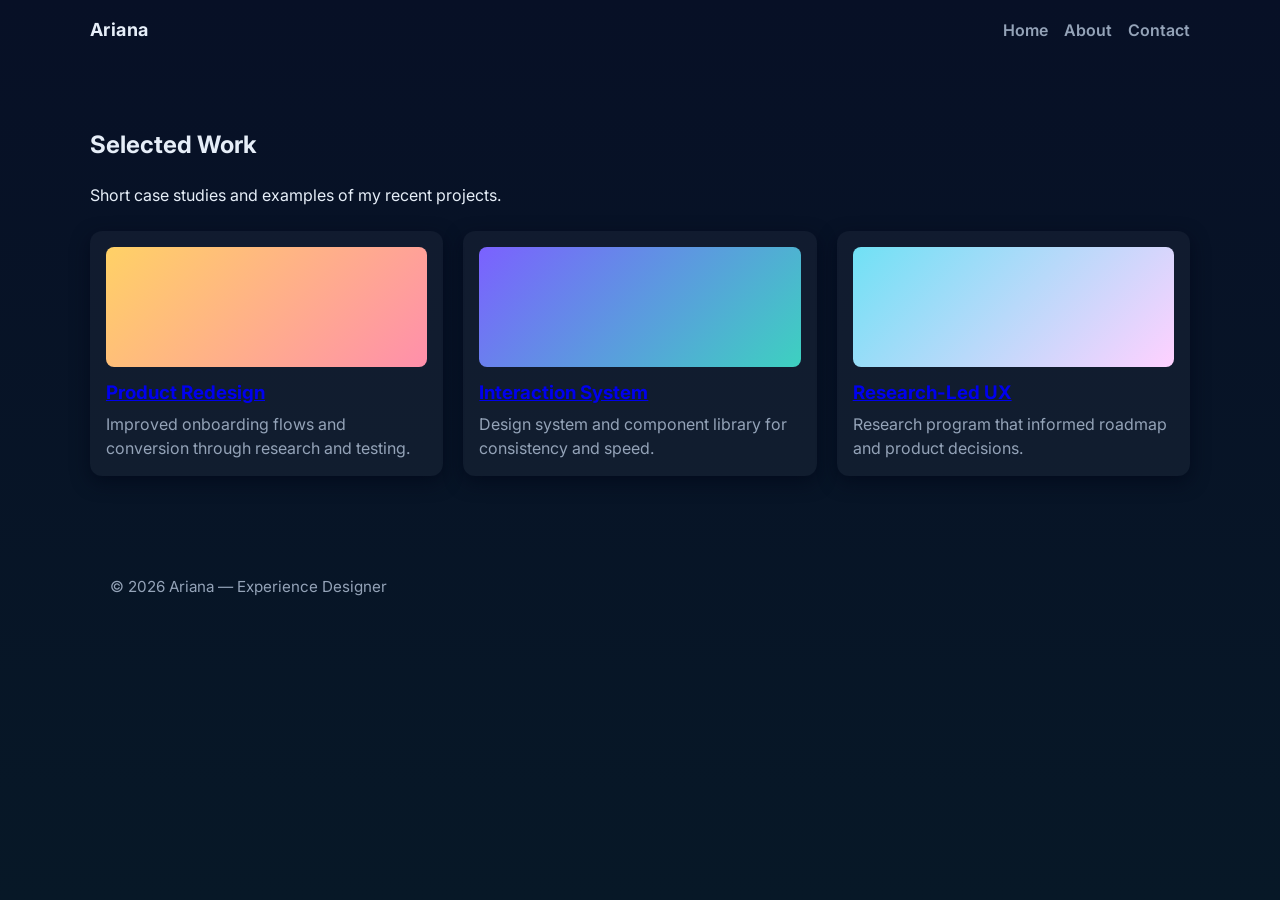
==== work/index.html @ f74303f0 "first commit" ====
<!doctype html>
<html lang="en">
<head>
  <meta charset="utf-8">
  <meta name="viewport" content="width=device-width, initial-scale=1">
  <title>Work — Ariana</title>
  <link href="https://fonts.googleapis.com/css2?family=Inter:wght@300;400;600;800&display=swap" rel="stylesheet">
  <link rel="stylesheet" href="../css/style.css">
</head>
<body>
  <header class="site-header">
    <nav class="nav container">
      <div class="brand">Ariana</div>
      <ul class="nav-links">
        <li><a href="../index.html">Home</a></li>
        <li><a href="../about.html">About</a></li>
        <li><a href="../contact.html">Contact</a></li>
      </ul>
    </nav>
  </header>

  <main>
    <section class="about container">
      <h1>Selected Work</h1>
      <p>Short case studies and examples of my recent projects.</p>
      <div class="grid" style="margin-top:1.5rem">
        <article class="card">
          <div class="card-visual" style="background: linear-gradient(135deg,#ffd166,#ff8fab);"></div>
          <h3><a href="project1.html">Product Redesign</a></h3>
          <p>Improved onboarding flows and conversion through research and testing.</p>
        </article>

        <article class="card">
          <div class="card-visual" style="background: linear-gradient(135deg,#7b61ff,#3dd1c0);"></div>
          <h3><a href="project2.html">Interaction System</a></h3>
          <p>Design system and component library for consistency and speed.</p>
        </article>

        <article class="card">
          <div class="card-visual" style="background: linear-gradient(135deg,#70e1f5,#ffd1ff);"></div>
          <h3><a href="project3.html">Research-Led UX</a></h3>
          <p>Research program that informed roadmap and product decisions.</p>
        </article>
      </div>
    </section>
  </main>

  <footer class="site-footer">
    <div class="container">© <span id="year">2026</span> Ariana — Experience Designer</div>
  </footer>
</body>
</html>
---- css/style.css ----
:root{
  --bg:#0f1724;
  --card:#0b1220;
  --muted:#94a3b8;
  --accent1:#7b61ff;
  --accent2:#3dd1c0;
  --glass: rgba(255,255,255,0.04);
  --max-width:1100px;
  font-family: 'Inter', system-ui, -apple-system, 'Segoe UI', Roboto, 'Helvetica Neue', Arial;
}
*{box-sizing:border-box}
html,body{height:100%}
body{
  margin:0;
  background: linear-gradient(180deg,#071026 0%, #071827 100%);
  color:#e6eef8;
  -webkit-font-smoothing:antialiased;
  -moz-osx-font-smoothing:grayscale;
  line-height:1.5;
}
.container{max-width:var(--max-width);margin:0 auto;padding:1.25rem}
.nav{display:flex;align-items:center;justify-content:space-between;padding:1rem 0}
.brand{font-weight:700;font-size:1.125rem;letter-spacing:0.4px}
.nav-links{list-style:none;margin:0;padding:0;display:flex;gap:1rem}
.nav-links a{color:var(--muted);text-decoration:none;font-weight:600}
.nav-links a:hover{color:var(--accent2)}

.hero{padding:3rem 0 4rem}
.hero-inner{display:grid;grid-template-columns:1fr 360px;gap:2rem;align-items:center}
.hero-copy h1{font-size:2.25rem;margin:0 0 0.5rem}
.lede{color:var(--muted);max-width:48ch}
.btn{display:inline-block;padding:0.65rem 1rem;background:linear-gradient(90deg,var(--accent1),var(--accent2));color:#03121a;border-radius:10px;text-decoration:none;font-weight:700}
.btn:hover{transform:translateY(-3px)}
.hero-art{display:flex;justify-content:center}
.blob{width:100%;height:auto;max-width:360px;filter:drop-shadow(0 8px 30px rgba(40,30,80,0.35))}

.about{padding:3rem 0}
.about-list{margin:1rem 0 0;padding:0;list-style:none;color:var(--muted)}
.about-list li{margin:0.35rem 0}

.work{padding:2.5rem 0}
.grid{display:grid;grid-template-columns:repeat(3,1fr);gap:1.25rem;margin-top:1rem}
.card{background:var(--glass);border-radius:12px;padding:1rem;box-shadow:0 6px 18px rgba(2,6,23,0.6);transition:transform .28s,box-shadow .28s}
.card:hover{transform:translateY(-6px);box-shadow:0 18px 40px rgba(2,6,23,0.6)}
.card-visual{height:120px;border-radius:8px;margin-bottom:0.75rem}
.card h3{margin:0 0 0.35rem}
.card p{margin:0;color:var(--muted)}

.contact{padding:2.5rem 0;border-top:1px solid rgba(255,255,255,0.03)}
.contact a{color:var(--accent2);text-decoration:none;font-weight:600}

.site-footer{padding:2rem 0;color:var(--muted);font-size:0.95rem}

@media (max-width:900px){
  .hero-inner{grid-template-columns:1fr}
  .grid{grid-template-columns:repeat(2,1fr)}
}
@media (max-width:600px){
  .nav-links{display:none}
  .grid{grid-template-columns:1fr}
  .hero{padding:2rem 0}
  .hero-copy h1{font-size:1.6rem}
}

/* small accessibility tweak: focus states */
a:focus{outline:3px solid rgba(125,100,255,0.24);outline-offset:3px}
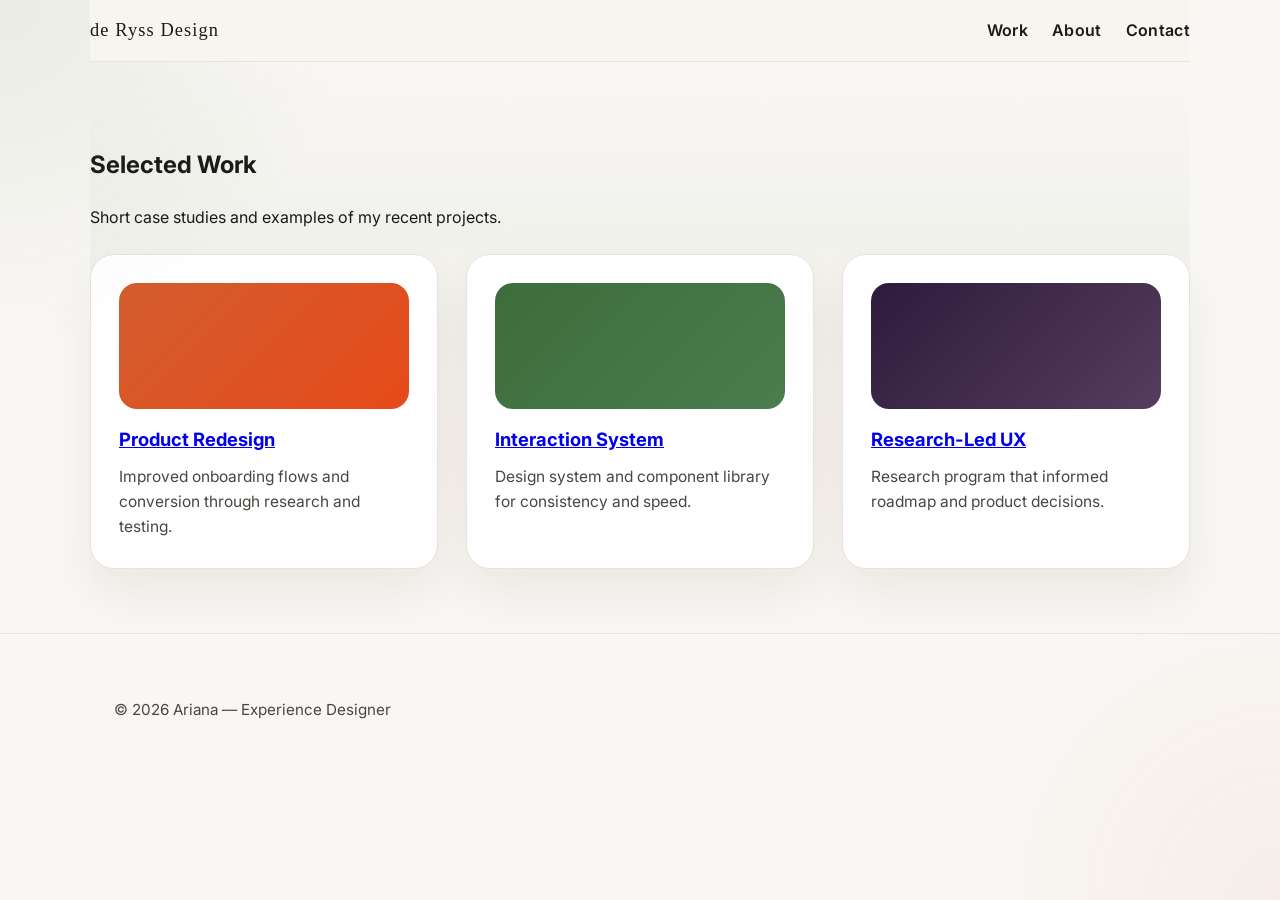
==== commit 8669dbb2: "Refactor site structure and content for improved branding and accessibility - Updated site title and" ====
--- a/work/index.html
+++ b/work/index.html
@@ -10,9 +10,9 @@
 <body>
   <header class="site-header">
     <nav class="nav container">
-      <div class="brand">Ariana</div>
+      <a href="../index.html" class="brand">de Ryss Design</a>
       <ul class="nav-links">
-        <li><a href="../index.html">Home</a></li>
+        <li><a href="index.html">Work</a></li>
         <li><a href="../about.html">About</a></li>
         <li><a href="../contact.html">Contact</a></li>
       </ul>
@@ -20,24 +20,24 @@
   </header>
 
   <main>
-    <section class="about container">
+    <section class="work container">
       <h1>Selected Work</h1>
       <p>Short case studies and examples of my recent projects.</p>
       <div class="grid" style="margin-top:1.5rem">
         <article class="card">
-          <div class="card-visual" style="background: linear-gradient(135deg,#ffd166,#ff8fab);"></div>
+          <div class="card-visual" style="background: linear-gradient(135deg,#d35d2f,#e64a19);"></div>
           <h3><a href="project1.html">Product Redesign</a></h3>
           <p>Improved onboarding flows and conversion through research and testing.</p>
         </article>
 
         <article class="card">
-          <div class="card-visual" style="background: linear-gradient(135deg,#7b61ff,#3dd1c0);"></div>
+          <div class="card-visual" style="background: linear-gradient(135deg,#3d6d3a,#4a7c4e);"></div>
           <h3><a href="project2.html">Interaction System</a></h3>
           <p>Design system and component library for consistency and speed.</p>
         </article>
 
         <article class="card">
-          <div class="card-visual" style="background: linear-gradient(135deg,#70e1f5,#ffd1ff);"></div>
+          <div class="card-visual" style="background: linear-gradient(135deg,#2d1b3d,#553d5c);"></div>
           <h3><a href="project3.html">Research-Led UX</a></h3>
           <p>Research program that informed roadmap and product decisions.</p>
         </article>
--- a/css/style.css
+++ b/css/style.css
@@ -1,66 +1,137 @@
 :root{
-  --bg:#0f1724;
-  --card:#0b1220;
-  --muted:#94a3b8;
-  --accent1:#7b61ff;
-  --accent2:#3dd1c0;
-  --glass: rgba(255,255,255,0.04);
+  --bg:#f9f7f4;
+  --surface:#ffffff;
+  --surface-soft:#f4f1ec;
+  --border:#e8e3db;
+  --text:#1a1a1a;
+  --muted:#4a4540;
+  --accent:#b85226;
+  --accent-alt:#3d6d3a;
+  --accent-dark:#1d1b19;
+  --green-light:#e8f5e9;
+  --green-dark:#2d5016;
   --max-width:1100px;
-  font-family: 'Inter', system-ui, -apple-system, 'Segoe UI', Roboto, 'Helvetica Neue', Arial;
+  font-family: 'Inter', system-ui, -apple-system, 'Segoe UI', Roboto, 'Helvetica Neue', Arial, sans-serif;
 }
 *{box-sizing:border-box}
 html,body{height:100%}
 body{
   margin:0;
-  background: linear-gradient(180deg,#071026 0%, #071827 100%);
-  color:#e6eef8;
+  background:var(--bg);
+  color:var(--text);
   -webkit-font-smoothing:antialiased;
   -moz-osx-font-smoothing:grayscale;
-  line-height:1.5;
+  line-height:1.6;
 }
-.container{max-width:var(--max-width);margin:0 auto;padding:1.25rem}
-.nav{display:flex;align-items:center;justify-content:space-between;padding:1rem 0}
-.brand{font-weight:700;font-size:1.125rem;letter-spacing:0.4px}
-.nav-links{list-style:none;margin:0;padding:0;display:flex;gap:1rem}
-.nav-links a{color:var(--muted);text-decoration:none;font-weight:600}
-.nav-links a:hover{color:var(--accent2)}
+body::before{
+  content:'';
+  position:fixed;
+  inset:0;
+  background:radial-gradient(circle at top left, rgba(61,109,58,.08), transparent 22%), radial-gradient(circle at bottom right, rgba(211,93,47,.06), transparent 20%);
+  pointer-events:none;
+}
+.container{max-width:var(--max-width);margin:0 auto;padding:2rem 1.5rem}
+.nav{display:flex;align-items:center;justify-content:space-between;padding:1rem 0;border-bottom:1px solid var(--border);background:rgba(248,245,239,0.95);backdrop-filter:blur(10px);position:sticky;top:0;z-index:10}
+.brand{font-family:'Bodoni MT', 'Garamond', serif;font-weight:400;font-size:1.15rem;letter-spacing:0.06em;color:var(--text);text-decoration:none;display:inline-block;}
+.brand:hover{color:var(--accent);}
+.nav-links{list-style:none;margin:0;padding:0;display:flex;gap:1.5rem}
+.nav-links a{color:var(--text);text-decoration:none;font-weight:600;letter-spacing:0.02em}
+.nav-links a:hover{color:var(--accent)}
 
-.hero{padding:3rem 0 4rem}
-.hero-inner{display:grid;grid-template-columns:1fr 360px;gap:2rem;align-items:center}
-.hero-copy h1{font-size:2.25rem;margin:0 0 0.5rem}
-.lede{color:var(--muted);max-width:48ch}
-.btn{display:inline-block;padding:0.65rem 1rem;background:linear-gradient(90deg,var(--accent1),var(--accent2));color:#03121a;border-radius:10px;text-decoration:none;font-weight:700}
-.btn:hover{transform:translateY(-3px)}
-.hero-art{display:flex;justify-content:center}
-.blob{width:100%;height:auto;max-width:360px;filter:drop-shadow(0 8px 30px rgba(40,30,80,0.35))}
+.hero{padding:4rem 0 5rem}
+.hero-inner{display:grid;grid-template-columns:1fr 1fr;gap:3rem;align-items:start;}
+.hero-copy h1{font-size:4rem;line-height:0.95;margin:0;max-width:12ch;letter-spacing:-0.04em}
+.role{color:var(--accent);font-size:0.95rem;font-weight:700;letter-spacing:0.08em;text-transform:uppercase;margin:0 0 0.75rem;}
+.role-subtitle{color:var(--accent-alt);font-size:0.98rem;font-weight:600;margin:0 0 1rem;max-width:50ch;}
+.lede{color:#333333;max-width:44ch;font-size:1.05rem;margin:1.5rem 0 2rem;}
+.btn{display:inline-flex;align-items:center;gap:0.5rem;padding:0.95rem 1.4rem;border:1px solid var(--accent);background:transparent;color:var(--accent);border-radius:8px;text-decoration:none;font-weight:700;transition:transform .22s,background .22s,color .22s}
+.btn:hover{transform:translateY(-2px);background:var(--accent);color:#ffffff}
+.hero-art{display:flex;flex-direction:column;align-items:flex-end;gap:1.5rem;justify-content:flex-start;position:sticky;top:6.5rem;align-self:start;}
+.blob{width:100%;height:auto;max-width:500px;}
 
-.about{padding:3rem 0}
-.about-list{margin:1rem 0 0;padding:0;list-style:none;color:var(--muted)}
-.about-list li{margin:0.35rem 0}
+.weather-card{background:rgba(255,255,255,.05);border:1px solid rgba(255,255,255,.08);border-radius:22px;padding:1.5rem;max-width:210px;box-shadow:0 24px 50px rgba(2,6,23,0.25);position:sticky;top:6.5rem;align-self:start;margin-left:auto;}
+.weather-top{display:flex;justify-content:space-between;align-items:flex-start;gap:1rem;}
+.weather-emoji{font-size:2.3rem;line-height:1;display:block;}
+.weather-summary{color:#2f3945;font-size:0.97rem;margin-top:0.15rem;display:block;max-width:220px;}
+.weather-temp{font-size:3rem;font-weight:800;letter-spacing:-0.04em;line-height:1;}
+.weather-temp sup{font-size:1rem;vertical-align:text-top;}
+#weather-location{color:#2f3945;font-size:0.96rem;margin:1rem 0 0;}
+.weather-card p:not(#weather-location){margin:1rem 0 0;color:#cbd5e1;}
+.weather-note{color:#94a3b8;font-size:0.78rem;margin-top:0.9rem;}
 
-.work{padding:2.5rem 0}
-.grid{display:grid;grid-template-columns:repeat(3,1fr);gap:1.25rem;margin-top:1rem}
-.card{background:var(--glass);border-radius:12px;padding:1rem;box-shadow:0 6px 18px rgba(2,6,23,0.6);transition:transform .28s,box-shadow .28s}
-.card:hover{transform:translateY(-6px);box-shadow:0 18px 40px rgba(2,6,23,0.6)}
-.card-visual{height:120px;border-radius:8px;margin-bottom:0.75rem}
-.card h3{margin:0 0 0.35rem}
-.card p{margin:0;color:var(--muted)}
+.about, .work, .contact{padding:4rem 0}
+.section-title{font-size:0.95rem;text-transform:uppercase;letter-spacing:0.26em;color:var(--muted);margin:0 0 1rem;}
+.about h2, .work h2, .contact h2{font-size:2.7rem;margin:0 0 1rem;line-height:1.05;}
+.about h2::before{content:'';display:inline-block;width:1.8rem;height:2px;background:var(--accent);margin-right:0.8rem;border-radius:1px;vertical-align:middle;}
+.work h2::before{content:'';display:inline-block;width:1.8rem;height:2px;background:var(--accent-alt);margin-right:0.8rem;border-radius:1px;vertical-align:middle;}
+.contact h2::before{content:'';display:inline-block;width:1.8rem;height:2px;background:var(--accent);margin-right:0.8rem;border-radius:1px;vertical-align:middle;}
+.about-list{margin:2rem 0 0;padding:0;list-style:none;color:var(--muted)}
+.about-list li{margin:0.85rem 0;padding-left:1.3rem;position:relative;font-size:0.98rem;color:#333333;}
+.about-list li:before{content:'—';position:absolute;left:0;top:0;color:var(--accent)}
 
-.contact{padding:2.5rem 0;border-top:1px solid rgba(255,255,255,0.03)}
-.contact a{color:var(--accent2);text-decoration:none;font-weight:600}
+.about-page{padding-top:3rem}
+.about-intro{display:grid;grid-template-columns:320px 1fr;gap:2rem;align-items:start;margin-bottom:2rem}
+.about-portrait-card{background:var(--surface);border:1px solid var(--border);border-radius:24px;padding:1rem;box-shadow:0 25px 50px rgba(29,27,25,0.06)}
+.about-portrait{display:block;width:100%;height:auto;border-radius:18px;aspect-ratio:3/4;object-fit:cover;background:var(--surface-soft)}
+.portrait-caption{margin:0.85rem 0 0;color:var(--muted);font-size:0.92rem;letter-spacing:0.04em;text-transform:uppercase}
+.about-copy h1{font-size:3rem;line-height:1;letter-spacing:-0.04em;margin:0 0 1.25rem;max-width:12ch}
+.about-copy p{max-width:66ch}
+.about-detail-grid{display:grid;grid-template-columns:repeat(2,minmax(0,1fr));gap:1.5rem;margin:2rem 0}
+.about-panel{background:var(--surface);border:1px solid var(--border);border-radius:24px;padding:1.5rem;box-shadow:0 25px 50px rgba(29,27,25,0.05)}
+.about-panel h2{font-size:1.45rem;margin:0 0 0.9rem;line-height:1.15}
+.about-panel p{margin:0 0 1rem;color:#333333;}
+.about-panel p:last-child{margin-bottom:0}
+.about-clients p{margin-bottom:1rem}
+.about-superpowers{background:rgba(61,109,58,.05);border:1px solid rgba(61,109,58,.2)}
+.about-superpowers h2{color:var(--accent-alt)}
+.about-panel strong{color:var(--accent)}
+.client-grid{display:flex;flex-wrap:wrap;gap:0.7rem}
+.client-grid span{display:inline-flex;align-items:center;padding:0.55rem 0.8rem;border-radius:999px;border:1px solid var(--border);background:var(--surface-soft);font-size:0.92rem;font-weight:600;color:var(--accent)}
+.client-logos{gap:1.2rem;align-items:center;justify-content:flex-start;}
+.client-logos img{height:40px;width:auto;max-width:120px;object-fit:contain;filter:grayscale(100%);opacity:0.85;transition:opacity .22s;cursor:pointer;}
+.client-logos img:hover{opacity:1;}
 
-.site-footer{padding:2rem 0;color:var(--muted);font-size:0.95rem}
+.work{background:linear-gradient(180deg, transparent 0%, rgba(61,109,58,0.04) 30%, rgba(211,93,47,0.03) 70%, transparent 100%);}
+.work .grid{display:grid;grid-template-columns:repeat(3,minmax(0,1fr));gap:1.75rem;margin-top:2rem}
+.card{background:var(--surface);border:1px solid var(--border);border-radius:20px;padding:1.75rem;box-shadow:0 25px 50px rgba(29,27,25,0.06);transition:transform .28s,box-shadow .28s;border-radius:24px}
+.card:hover{transform:translateY(-6px);box-shadow:0 30px 60px rgba(29,27,25,0.12)}
+.card-visual{height:126px;border-radius:18px;margin-bottom:1rem}
+.card h3{margin:0 0 0.65rem;font-size:1.15rem;color:var(--accent)}
+.card p{margin:0;color:var(--muted);font-size:0.97rem;}
 
-@media (max-width:900px){
+.contact{border-top:1px solid var(--border)}
+.contact a{color:var(--accent);text-decoration:none;font-weight:700}
+.contact a:hover{color:var(--accent-alt)}
+
+.site-footer{padding:2rem 0;color:var(--muted);font-size:0.95rem;border-top:1px solid var(--border);background:transparent;}
+
+@media (max-width:1000px){
   .hero-inner{grid-template-columns:1fr}
-  .grid{grid-template-columns:repeat(2,1fr)}
+  .hero-copy h1{font-size:3.2rem;}
+  .work .grid{grid-template-columns:repeat(2,minmax(0,1fr));}
+  .about-intro{grid-template-columns:1fr}
+  .hero-art{position:static;align-items:flex-end;gap:2rem}
+  .weather-card{position:static;max-width:210px}
+  .blob{max-width:450px;}
 }
-@media (max-width:600px){
-  .nav-links{display:none}
-  .grid{grid-template-columns:1fr}
-  .hero{padding:2rem 0}
-  .hero-copy h1{font-size:1.6rem}
+@media (max-width:700px){
+  .container{padding:1.25rem}
+  .nav{padding:0.75rem 0;}
+  .nav-links{gap:1rem;font-size:0.9rem;}
+  .hero{padding:3rem 0 4rem}
+  .hero-copy h1{font-size:2.6rem;}
+  .work .grid{grid-template-columns:1fr;}
+  .about-detail-grid{grid-template-columns:1fr}
+  .about-copy h1{font-size:2.2rem;max-width:none}
+  .about-intro{gap:1.25rem}
+  .weather-card{max-width:none;width:100%}
+  .blob{max-width:100%;}
+  .hero-art{align-items:center;}
+}
+@media (max-width:500px){
+  .weather-card{padding:1.25rem;}
+  .weather-top{flex-direction:column;align-items:flex-start;}
+  .weather-temp{font-size:2.4rem;}
 }
 
-/* small accessibility tweak: focus states */
-a:focus{outline:3px solid rgba(125,100,255,0.24);outline-offset:3px}
+a:focus{outline:3px solid rgba(211,93,47,0.4);outline-offset:3px}
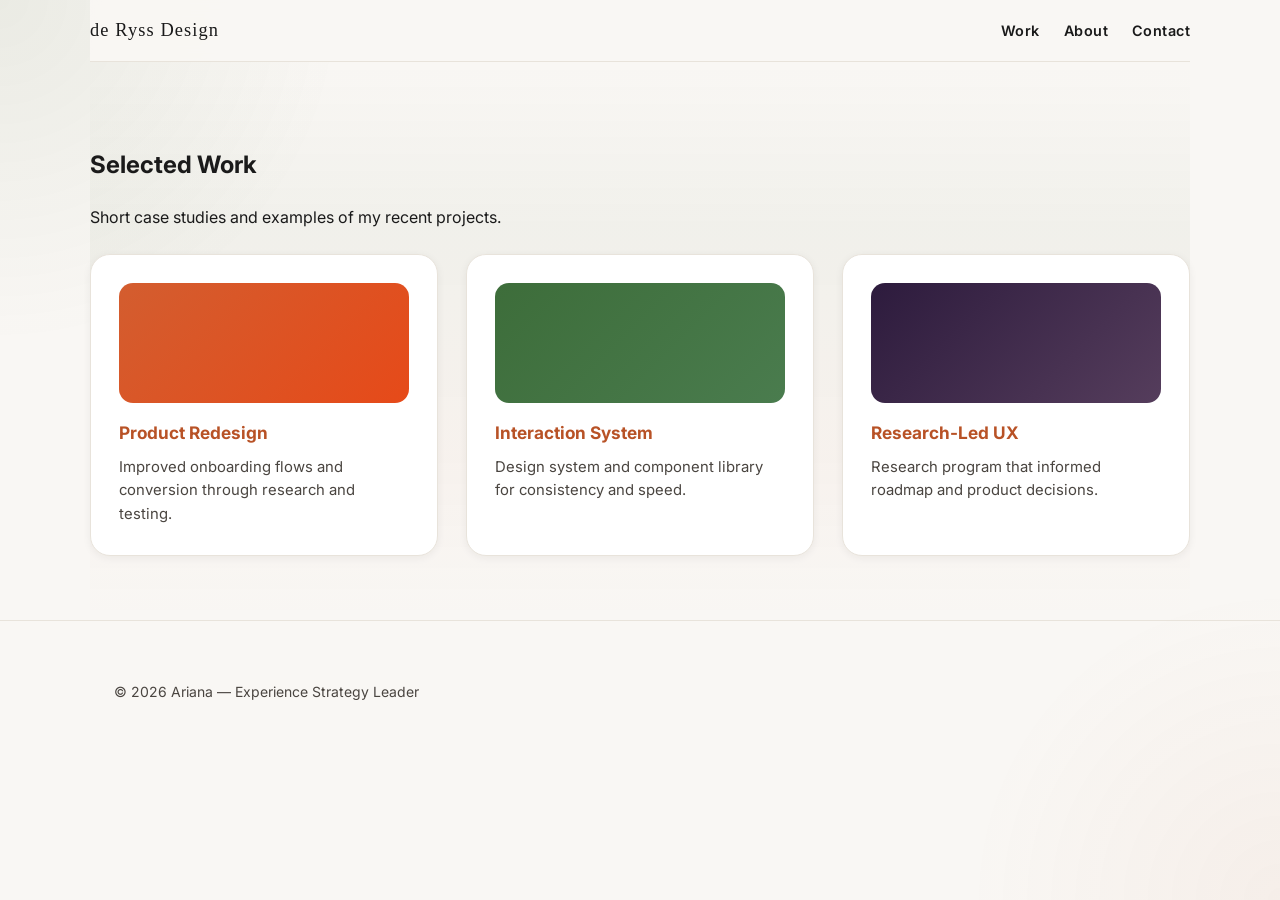
==== commit 3d23dc45: "Update contact and work pages to reflect new title and role; implement dynamic year in footer - Chan" ====
--- a/work/index.html
+++ b/work/index.html
@@ -46,7 +46,8 @@
   </main>
 
   <footer class="site-footer">
-    <div class="container">© <span id="year">2026</span> Ariana — Experience Designer</div>
+    <div class="container">© <span id="year">2026</span> Ariana &mdash; Experience Strategy Leader</div>
   </footer>
+  <script>document.getElementById('year').textContent = new Date().getFullYear();</script>
 </body>
 </html>
--- a/css/style.css
+++ b/css/style.css
@@ -1,137 +1,491 @@
-:root{
-  --bg:#f9f7f4;
-  --surface:#ffffff;
-  --surface-soft:#f4f1ec;
-  --border:#e8e3db;
-  --text:#1a1a1a;
-  --muted:#4a4540;
-  --accent:#b85226;
-  --accent-alt:#3d6d3a;
-  --accent-dark:#1d1b19;
-  --green-light:#e8f5e9;
-  --green-dark:#2d5016;
-  --max-width:1100px;
-  font-family: 'Inter', system-ui, -apple-system, 'Segoe UI', Roboto, 'Helvetica Neue', Arial, sans-serif;
-}
-*{box-sizing:border-box}
-html,body{height:100%}
-body{
-  margin:0;
-  background:var(--bg);
-  color:var(--text);
-  -webkit-font-smoothing:antialiased;
-  -moz-osx-font-smoothing:grayscale;
-  line-height:1.6;
-}
-body::before{
-  content:'';
-  position:fixed;
-  inset:0;
-  background:radial-gradient(circle at top left, rgba(61,109,58,.08), transparent 22%), radial-gradient(circle at bottom right, rgba(211,93,47,.06), transparent 20%);
-  pointer-events:none;
-}
-.container{max-width:var(--max-width);margin:0 auto;padding:2rem 1.5rem}
-.nav{display:flex;align-items:center;justify-content:space-between;padding:1rem 0;border-bottom:1px solid var(--border);background:rgba(248,245,239,0.95);backdrop-filter:blur(10px);position:sticky;top:0;z-index:10}
-.brand{font-family:'Bodoni MT', 'Garamond', serif;font-weight:400;font-size:1.15rem;letter-spacing:0.06em;color:var(--text);text-decoration:none;display:inline-block;}
-.brand:hover{color:var(--accent);}
-.nav-links{list-style:none;margin:0;padding:0;display:flex;gap:1.5rem}
-.nav-links a{color:var(--text);text-decoration:none;font-weight:600;letter-spacing:0.02em}
-.nav-links a:hover{color:var(--accent)}
-
-.hero{padding:4rem 0 5rem}
-.hero-inner{display:grid;grid-template-columns:1fr 1fr;gap:3rem;align-items:start;}
-.hero-copy h1{font-size:4rem;line-height:0.95;margin:0;max-width:12ch;letter-spacing:-0.04em}
-.role{color:var(--accent);font-size:0.95rem;font-weight:700;letter-spacing:0.08em;text-transform:uppercase;margin:0 0 0.75rem;}
-.role-subtitle{color:var(--accent-alt);font-size:0.98rem;font-weight:600;margin:0 0 1rem;max-width:50ch;}
-.lede{color:#333333;max-width:44ch;font-size:1.05rem;margin:1.5rem 0 2rem;}
-.btn{display:inline-flex;align-items:center;gap:0.5rem;padding:0.95rem 1.4rem;border:1px solid var(--accent);background:transparent;color:var(--accent);border-radius:8px;text-decoration:none;font-weight:700;transition:transform .22s,background .22s,color .22s}
-.btn:hover{transform:translateY(-2px);background:var(--accent);color:#ffffff}
-.hero-art{display:flex;flex-direction:column;align-items:flex-end;gap:1.5rem;justify-content:flex-start;position:sticky;top:6.5rem;align-self:start;}
-.blob{width:100%;height:auto;max-width:500px;}
-
-.weather-card{background:rgba(255,255,255,.05);border:1px solid rgba(255,255,255,.08);border-radius:22px;padding:1.5rem;max-width:210px;box-shadow:0 24px 50px rgba(2,6,23,0.25);position:sticky;top:6.5rem;align-self:start;margin-left:auto;}
-.weather-top{display:flex;justify-content:space-between;align-items:flex-start;gap:1rem;}
-.weather-emoji{font-size:2.3rem;line-height:1;display:block;}
-.weather-summary{color:#2f3945;font-size:0.97rem;margin-top:0.15rem;display:block;max-width:220px;}
-.weather-temp{font-size:3rem;font-weight:800;letter-spacing:-0.04em;line-height:1;}
-.weather-temp sup{font-size:1rem;vertical-align:text-top;}
-#weather-location{color:#2f3945;font-size:0.96rem;margin:1rem 0 0;}
-.weather-card p:not(#weather-location){margin:1rem 0 0;color:#cbd5e1;}
-.weather-note{color:#94a3b8;font-size:0.78rem;margin-top:0.9rem;}
-
-.about, .work, .contact{padding:4rem 0}
-.section-title{font-size:0.95rem;text-transform:uppercase;letter-spacing:0.26em;color:var(--muted);margin:0 0 1rem;}
-.about h2, .work h2, .contact h2{font-size:2.7rem;margin:0 0 1rem;line-height:1.05;}
-.about h2::before{content:'';display:inline-block;width:1.8rem;height:2px;background:var(--accent);margin-right:0.8rem;border-radius:1px;vertical-align:middle;}
-.work h2::before{content:'';display:inline-block;width:1.8rem;height:2px;background:var(--accent-alt);margin-right:0.8rem;border-radius:1px;vertical-align:middle;}
-.contact h2::before{content:'';display:inline-block;width:1.8rem;height:2px;background:var(--accent);margin-right:0.8rem;border-radius:1px;vertical-align:middle;}
-.about-list{margin:2rem 0 0;padding:0;list-style:none;color:var(--muted)}
-.about-list li{margin:0.85rem 0;padding-left:1.3rem;position:relative;font-size:0.98rem;color:#333333;}
-.about-list li:before{content:'—';position:absolute;left:0;top:0;color:var(--accent)}
-
-.about-page{padding-top:3rem}
-.about-intro{display:grid;grid-template-columns:320px 1fr;gap:2rem;align-items:start;margin-bottom:2rem}
-.about-portrait-card{background:var(--surface);border:1px solid var(--border);border-radius:24px;padding:1rem;box-shadow:0 25px 50px rgba(29,27,25,0.06)}
-.about-portrait{display:block;width:100%;height:auto;border-radius:18px;aspect-ratio:3/4;object-fit:cover;background:var(--surface-soft)}
-.portrait-caption{margin:0.85rem 0 0;color:var(--muted);font-size:0.92rem;letter-spacing:0.04em;text-transform:uppercase}
-.about-copy h1{font-size:3rem;line-height:1;letter-spacing:-0.04em;margin:0 0 1.25rem;max-width:12ch}
-.about-copy p{max-width:66ch}
-.about-detail-grid{display:grid;grid-template-columns:repeat(2,minmax(0,1fr));gap:1.5rem;margin:2rem 0}
-.about-panel{background:var(--surface);border:1px solid var(--border);border-radius:24px;padding:1.5rem;box-shadow:0 25px 50px rgba(29,27,25,0.05)}
-.about-panel h2{font-size:1.45rem;margin:0 0 0.9rem;line-height:1.15}
-.about-panel p{margin:0 0 1rem;color:#333333;}
-.about-panel p:last-child{margin-bottom:0}
-.about-clients p{margin-bottom:1rem}
-.about-superpowers{background:rgba(61,109,58,.05);border:1px solid rgba(61,109,58,.2)}
-.about-superpowers h2{color:var(--accent-alt)}
-.about-panel strong{color:var(--accent)}
-.client-grid{display:flex;flex-wrap:wrap;gap:0.7rem}
-.client-grid span{display:inline-flex;align-items:center;padding:0.55rem 0.8rem;border-radius:999px;border:1px solid var(--border);background:var(--surface-soft);font-size:0.92rem;font-weight:600;color:var(--accent)}
-.client-logos{gap:1.2rem;align-items:center;justify-content:flex-start;}
-.client-logos img{height:40px;width:auto;max-width:120px;object-fit:contain;filter:grayscale(100%);opacity:0.85;transition:opacity .22s;cursor:pointer;}
-.client-logos img:hover{opacity:1;}
-
-.work{background:linear-gradient(180deg, transparent 0%, rgba(61,109,58,0.04) 30%, rgba(211,93,47,0.03) 70%, transparent 100%);}
-.work .grid{display:grid;grid-template-columns:repeat(3,minmax(0,1fr));gap:1.75rem;margin-top:2rem}
-.card{background:var(--surface);border:1px solid var(--border);border-radius:20px;padding:1.75rem;box-shadow:0 25px 50px rgba(29,27,25,0.06);transition:transform .28s,box-shadow .28s;border-radius:24px}
-.card:hover{transform:translateY(-6px);box-shadow:0 30px 60px rgba(29,27,25,0.12)}
-.card-visual{height:126px;border-radius:18px;margin-bottom:1rem}
-.card h3{margin:0 0 0.65rem;font-size:1.15rem;color:var(--accent)}
-.card p{margin:0;color:var(--muted);font-size:0.97rem;}
-
-.contact{border-top:1px solid var(--border)}
-.contact a{color:var(--accent);text-decoration:none;font-weight:700}
-.contact a:hover{color:var(--accent-alt)}
-
-.site-footer{padding:2rem 0;color:var(--muted);font-size:0.95rem;border-top:1px solid var(--border);background:transparent;}
-
-@media (max-width:1000px){
-  .hero-inner{grid-template-columns:1fr}
-  .hero-copy h1{font-size:3.2rem;}
-  .work .grid{grid-template-columns:repeat(2,minmax(0,1fr));}
-  .about-intro{grid-template-columns:1fr}
-  .hero-art{position:static;align-items:flex-end;gap:2rem}
-  .weather-card{position:static;max-width:210px}
-  .blob{max-width:450px;}
-}
-@media (max-width:700px){
-  .container{padding:1.25rem}
-  .nav{padding:0.75rem 0;}
-  .nav-links{gap:1rem;font-size:0.9rem;}
-  .hero{padding:3rem 0 4rem}
-  .hero-copy h1{font-size:2.6rem;}
-  .work .grid{grid-template-columns:1fr;}
-  .about-detail-grid{grid-template-columns:1fr}
-  .about-copy h1{font-size:2.2rem;max-width:none}
-  .about-intro{gap:1.25rem}
-  .weather-card{max-width:none;width:100%}
-  .blob{max-width:100%;}
-  .hero-art{align-items:center;}
-}
-@media (max-width:500px){
-  .weather-card{padding:1.25rem;}
-  .weather-top{flex-direction:column;align-items:flex-start;}
-  .weather-temp{font-size:2.4rem;}
-}
-
-a:focus{outline:3px solid rgba(211,93,47,0.4);outline-offset:3px}
+/* ============================================================
+   de Ryss Design — Design System
+   WCAG AA compliant (4.5:1 minimum contrast on body text)
+   ============================================================ */
+
+/* ── Custom Properties ──────────────────────────────────────── */
+:root {
+  --bg:           #f9f7f4;
+  --surface:      #ffffff;
+  --surface-soft: #f4f1ec;
+  --border:       #e8e3db;
+  --text:         #1a1a1a;   /* 16:1 on --bg — AAA */
+  --muted:        #4a4540;   /* 7.2:1 on --bg — AAA */
+  --accent:       #b85226;   /* 4.7:1 on white — AA */
+  --accent-alt:   #2d5016;   /* 8.1:1 on white — AAA */
+
+  --max-width:   1100px;
+  --nav-height:  4rem;
+  --radius-sm:   8px;
+  --radius-md:   16px;
+  --radius-lg:   20px;
+  --shadow-sm:   0 2px 8px rgba(29,27,25,.06);
+  --shadow-md:   0 4px 24px rgba(29,27,25,.08);
+  --shadow-lg:   0 12px 40px rgba(29,27,25,.12);
+
+  font-family: 'Inter', system-ui, -apple-system, 'Segoe UI', Roboto,
+               'Helvetica Neue', Arial, sans-serif;
+}
+
+/* ── Reset ──────────────────────────────────────────────────── */
+*, *::before, *::after { box-sizing: border-box; }
+
+body {
+  margin: 0;
+  background: var(--bg);
+  color: var(--text);
+  -webkit-font-smoothing: antialiased;
+  -moz-osx-font-smoothing: grayscale;
+  line-height: 1.6;
+}
+
+img { max-width: 100%; height: auto; display: block; }
+
+body::before {
+  content: '';
+  position: fixed;
+  inset: 0;
+  z-index: -1;
+  background:
+    radial-gradient(circle at top left,  rgba(45,80,22,.07),  transparent 22%),
+    radial-gradient(circle at bottom right, rgba(184,82,38,.05), transparent 20%);
+  pointer-events: none;
+}
+
+:focus-visible {
+  outline: 3px solid var(--accent);
+  outline-offset: 3px;
+  border-radius: 2px;
+}
+
+/* ── Layout ─────────────────────────────────────────────────── */
+.container {
+  max-width: var(--max-width);
+  margin: 0 auto;
+  padding: 2rem 1.5rem;
+}
+
+/* ── Navigation ─────────────────────────────────────────────── */
+.nav {
+  display: flex;
+  align-items: center;
+  justify-content: space-between;
+  padding: 1rem 0;
+  border-bottom: 1px solid var(--border);
+  background: rgba(249,247,244,.95);
+  backdrop-filter: blur(10px);
+  -webkit-backdrop-filter: blur(10px);
+  position: sticky;
+  top: 0;
+  z-index: 100;
+}
+
+.brand {
+  font-family: 'Bodoni MT', 'Bodoni 72', 'Garamond', Georgia, serif;
+  font-weight: 400;
+  font-size: 1.15rem;
+  letter-spacing: .06em;
+  color: var(--text);
+  text-decoration: none;
+  transition: color .2s;
+}
+
+.brand:hover { color: var(--accent); }
+
+.nav-links { list-style: none; margin: 0; padding: 0; display: flex; gap: 1.5rem; }
+
+.nav-links a {
+  color: var(--text);
+  text-decoration: none;
+  font-weight: 600;
+  font-size: .9rem;
+  letter-spacing: .03em;
+  transition: color .2s;
+}
+
+.nav-links a:hover { color: var(--accent); }
+
+/* ── Hero ───────────────────────────────────────────────────── */
+.hero { padding: 4rem 0 5rem; overflow: hidden; }
+
+.hero-inner {
+  display: grid;
+  grid-template-columns: 1fr 1.4fr;
+  gap: 3rem;
+  align-items: start;
+}
+
+.hero-copy h1 {
+  font-size: 4rem;
+  line-height: .95;
+  margin: 0;
+  max-width: 12ch;
+  letter-spacing: -.04em;
+}
+
+/* Extra space between h1 and role label */
+.role {
+  color: var(--accent);
+  font-size: .9rem;
+  font-weight: 700;
+  letter-spacing: .1em;
+  text-transform: uppercase;
+  margin: 1.4rem 0 .75rem;
+}
+
+.role-subtitle {
+  color: var(--accent-alt);
+  font-size: .97rem;
+  font-weight: 600;
+  margin: 0 0 1rem;
+  max-width: 50ch;
+}
+
+.lede {
+  color: var(--muted);
+  max-width: 44ch;
+  font-size: 1.05rem;
+  margin: 1.25rem 0 2rem;
+}
+
+/* Hero art: weather card at top-right, SVG below and larger */
+.hero-art {
+  display: flex;
+  flex-direction: column;
+  align-items: flex-end;
+  gap: .75rem;
+  align-self: start;
+}
+
+/* ~2x the previous 500px cap; intentional right bleed via overflow:hidden on .hero */
+.blob {
+  width: 100%;
+  height: auto;
+  max-width: 960px;
+  margin-right: -22%;
+}
+
+/* ── Weather Card ───────────────────────────────────────────── */
+.weather-card {
+  background: var(--surface);
+  border: 1px solid var(--border);
+  border-radius: var(--radius-md);
+  padding: 1rem 1.25rem;
+  width: 210px;
+  flex-shrink: 0;
+  box-shadow: var(--shadow-md);
+  /* Sticky within hero-art column; SVG scrolls out below it */
+  position: sticky;
+  top: calc(var(--nav-height) + 1.5rem);
+  z-index: 4;
+  align-self: flex-end;
+}
+
+.weather-top { display: flex; justify-content: space-between; align-items: flex-start; gap: .5rem; }
+
+.weather-emoji { font-size: 1.8rem; line-height: 1; display: block; }
+
+.weather-summary { color: var(--muted); font-size: .82rem; margin-top: .1rem; display: block; }
+
+.weather-temp { font-size: 2.2rem; font-weight: 800; letter-spacing: -.04em; line-height: 1; color: var(--text); }
+
+.weather-temp sup { font-size: .8rem; vertical-align: text-top; }
+
+#weather-location { color: var(--muted); font-size: .75rem; margin: .6rem 0 0; }
+
+.weather-note { color: var(--muted); font-size: .7rem; margin: .35rem 0 0; opacity: .65; }
+
+/* ── Buttons & Links ────────────────────────────────────────── */
+.btn {
+  display: inline-flex;
+  align-items: center;
+  gap: .5rem;
+  padding: .9rem 1.35rem;
+  border: 1.5px solid var(--accent);
+  background: transparent;
+  color: var(--accent);
+  border-radius: var(--radius-sm);
+  text-decoration: none;
+  font-weight: 700;
+  font-size: .93rem;
+  transition: transform .2s, background .2s, color .2s;
+}
+
+.btn:hover { transform: translateY(-2px); background: var(--accent); color: #fff; }
+
+.btn--sm { padding: .55rem .9rem; font-size: .85rem; }
+
+.link-arrow { color: var(--accent); font-weight: 700; font-size: .93rem; text-decoration: none; transition: color .2s; }
+
+.link-arrow:hover { color: var(--accent-alt); }
+
+/* ── Section Shared ─────────────────────────────────────────── */
+.about, .work, .contact { padding: 4rem 0; }
+
+.section-title {
+  font-size: .85rem;
+  text-transform: uppercase;
+  letter-spacing: .28em;
+  color: var(--muted);
+  margin: 0 0 .75rem;
+}
+
+.about h2, .work h2, .contact h2 { font-size: 2.6rem; margin: 0 0 1rem; line-height: 1.05; }
+
+.about h2::before,
+.contact h2::before {
+  content: '';
+  display: inline-block;
+  width: 1.8rem;
+  height: 2px;
+  background: var(--accent);
+  margin-right: .8rem;
+  border-radius: 1px;
+  vertical-align: middle;
+}
+
+.work h2::before {
+  content: '';
+  display: inline-block;
+  width: 1.8rem;
+  height: 2px;
+  background: var(--accent-alt);
+  margin-right: .8rem;
+  border-radius: 1px;
+  vertical-align: middle;
+}
+
+.about-list { margin: 1rem 0 0; padding: 0; list-style: none; }
+
+.about-list li {
+  margin: .8rem 0;
+  padding-left: 1.3rem;
+  position: relative;
+  font-size: .97rem;
+  color: var(--muted);
+  line-height: 1.55;
+}
+
+.about-list li::before { content: '—'; position: absolute; left: 0; top: 0; color: var(--accent); }
+
+.about-list strong { color: var(--text); }
+
+/* ── About Page Layout ──────────────────────────────────────── */
+.about-page { padding-top: 2.5rem; }
+
+.about-intro {
+  display: grid;
+  grid-template-columns: 285px 1fr;
+  gap: 2.5rem;
+  align-items: start;
+  margin-bottom: 2rem;
+}
+
+.about-portrait-card {
+  background: var(--surface);
+  border: 1px solid var(--border);
+  border-radius: var(--radius-lg);
+  padding: .875rem;
+  box-shadow: var(--shadow-md);
+}
+
+.about-portrait {
+  width: 100%;
+  height: auto;
+  border-radius: 14px;
+  aspect-ratio: 3 / 4;
+  object-fit: cover;
+  background: var(--surface-soft);
+}
+
+.portrait-caption { margin: .7rem 0 0; color: var(--muted); font-size: .82rem; letter-spacing: .05em; text-transform: uppercase; }
+
+.about-copy h1 { font-size: 2.75rem; line-height: 1.05; letter-spacing: -.03em; margin: 0 0 .6rem; }
+
+.about-copy > p { max-width: 66ch; }
+
+.about-detail-grid {
+  display: grid;
+  grid-template-columns: repeat(2, minmax(0,1fr));
+  gap: 1.5rem;
+  margin: 0 0 1.5rem;
+}
+
+.about-panel {
+  background: var(--surface);
+  border: 1px solid var(--border);
+  border-radius: var(--radius-lg);
+  padding: 1.75rem;
+  box-shadow: var(--shadow-sm);
+  margin-bottom: 1.5rem;
+}
+
+.about-panel h2 { font-size: 1.3rem; margin: 0 0 .85rem; line-height: 1.2; color: var(--text); }
+
+.about-panel p { margin: 0 0 .9rem; color: var(--muted); font-size: .97rem; }
+
+.about-panel p:last-child { margin-bottom: 0; }
+
+.about-panel strong { color: var(--text); font-weight: 700; }
+
+/* Superpowers — green tint */
+.about-superpowers { background: rgba(45,80,22,.04); border-color: rgba(45,80,22,.18); }
+.about-superpowers h2 { color: var(--accent-alt); }
+
+/* Toolkit — warm tint */
+.about-tools {
+  background: linear-gradient(135deg, rgba(184,82,38,.04) 0%, rgba(45,80,22,.04) 100%);
+  border-color: rgba(184,82,38,.18);
+}
+.about-tools h2 { color: var(--accent); }
+
+/* ── Tools Grid ─────────────────────────────────────────────── */
+.tools-grid {
+  display: grid;
+  grid-template-columns: repeat(auto-fit, minmax(155px,1fr));
+  gap: 1rem;
+  margin-top: 1.25rem;
+}
+
+.tool-item {
+  background: var(--surface);
+  border: 1px solid var(--border);
+  border-radius: 10px;
+  padding: 1rem;
+  text-align: center;
+  transition: border-color .2s, box-shadow .2s;
+}
+
+.tool-item:hover { border-color: var(--accent); box-shadow: 0 4px 12px rgba(184,82,38,.1); }
+
+.tool-name { font-weight: 700; font-size: .92rem; color: var(--text); margin: 0 0 .3rem; display: block; }
+
+.tool-desc { font-size: .8rem; color: var(--muted); margin: 0; line-height: 1.4; }
+
+/* ── Industry tags ──────────────────────────────────────────── */
+.client-grid { display: flex; flex-wrap: wrap; gap: .55rem; margin-top: 1rem; }
+
+.client-grid span {
+  display: inline-flex;
+  align-items: center;
+  padding: .4rem .75rem;
+  border-radius: var(--radius-sm);
+  border: 1px solid var(--border);
+  background: var(--surface-soft);
+  font-size: .85rem;
+  font-weight: 600;
+  color: var(--text);
+}
+
+/* ── Client chips (favicon + name) ─────────────────────────── */
+.client-chips { display: flex; flex-wrap: wrap; gap: .55rem; margin-top: 1rem; }
+
+.client-chip {
+  display: inline-flex;
+  align-items: center;
+  gap: .4rem;
+  padding: .35rem .7rem .35rem .4rem;
+  border: 1px solid var(--border);
+  border-radius: var(--radius-sm);
+  background: var(--surface-soft);
+  font-size: .82rem;
+  font-weight: 600;
+  color: var(--text);
+  transition: border-color .2s;
+  white-space: nowrap;
+}
+
+.client-chip:hover { border-color: var(--accent); }
+
+.client-chip img {
+  width: 18px;
+  height: 18px;
+  border-radius: 3px;
+  object-fit: contain;
+  flex-shrink: 0;
+  background: var(--surface);
+}
+
+/* Experience list — more breathing room for multi-line entries */
+.experience-list li { margin: 1.2rem 0; }
+.experience-list li:first-child { margin-top: 0; }
+
+/* ── Work Cards ─────────────────────────────────────────────── */
+.work {
+  background: linear-gradient(180deg,
+    transparent 0%,
+    rgba(45,80,22,.04) 30%,
+    rgba(184,82,38,.03) 70%,
+    transparent 100%
+  );
+}
+
+.work .grid {
+  display: grid;
+  grid-template-columns: repeat(3,minmax(0,1fr));
+  gap: 1.75rem;
+  margin-top: 2rem;
+}
+
+.card {
+  background: var(--surface);
+  border: 1px solid var(--border);
+  border-radius: var(--radius-lg);
+  padding: 1.75rem;
+  box-shadow: var(--shadow-sm);
+  transition: transform .25s, box-shadow .25s;
+}
+
+.card:hover { transform: translateY(-5px); box-shadow: var(--shadow-lg); }
+
+.card-visual { height: 120px; border-radius: 14px; margin-bottom: 1rem; }
+
+.card h3 { margin: 0 0 .55rem; font-size: 1.08rem; color: var(--accent); }
+
+.card h3 a { color: inherit; text-decoration: none; }
+.card h3 a:hover { text-decoration: underline; }
+
+.card p { margin: 0; color: var(--muted); font-size: .93rem; }
+
+/* ── Contact ────────────────────────────────────────────────── */
+.contact { border-top: 1px solid var(--border); }
+.contact a { color: var(--accent); text-decoration: none; font-weight: 700; }
+.contact a:hover { color: var(--accent-alt); }
+.contact p { color: var(--muted); max-width: 58ch; }
+
+/* ── Footer ─────────────────────────────────────────────────── */
+.site-footer { padding: 1.75rem 0; color: var(--muted); font-size: .875rem; border-top: 1px solid var(--border); }
+
+/* ── Responsive ─────────────────────────────────────────────── */
+@media (max-width: 1000px) {
+  .hero-inner { grid-template-columns: 1fr; }
+  .hero-copy h1 { font-size: 3.2rem; }
+  .hero-art { align-items: flex-end; }
+  .blob { max-width: 500px; margin-right: 0; }
+  .weather-card { position: static; width: 210px; margin-left: auto; }
+  .work .grid { grid-template-columns: repeat(2,minmax(0,1fr)); }
+  .about-intro { grid-template-columns: 1fr; }
+}
+
+@media (max-width: 700px) {
+  .container { padding: 1.25rem 1rem; }
+  .nav { padding: .75rem 0; }
+  .nav-links { gap: 1rem; }
+  .nav-links a { font-size: .85rem; }
+  .hero { padding: 2.5rem 0 3.5rem; }
+  .hero-copy h1 { font-size: 2.6rem; }
+  .blob { max-width: 100%; }
+  .work .grid { grid-template-columns: 1fr; }
+  .about-detail-grid { grid-template-columns: 1fr; }
+  .about-copy h1 { font-size: 2rem; }
+  .about-intro { gap: 1.25rem; }
+  .tools-grid { grid-template-columns: repeat(2,1fr); }
+}
+
+@media (max-width: 550px) {
+  .hero-copy h1 { font-size: 2.1rem; }
+  .weather-card { width: 100%; max-width: none; position: static; }
+  .weather-temp { font-size: 2rem; }
+  .tools-grid { grid-template-columns: 1fr; }
+  .blob { max-width: 100%; margin-right: 0; }
+}
